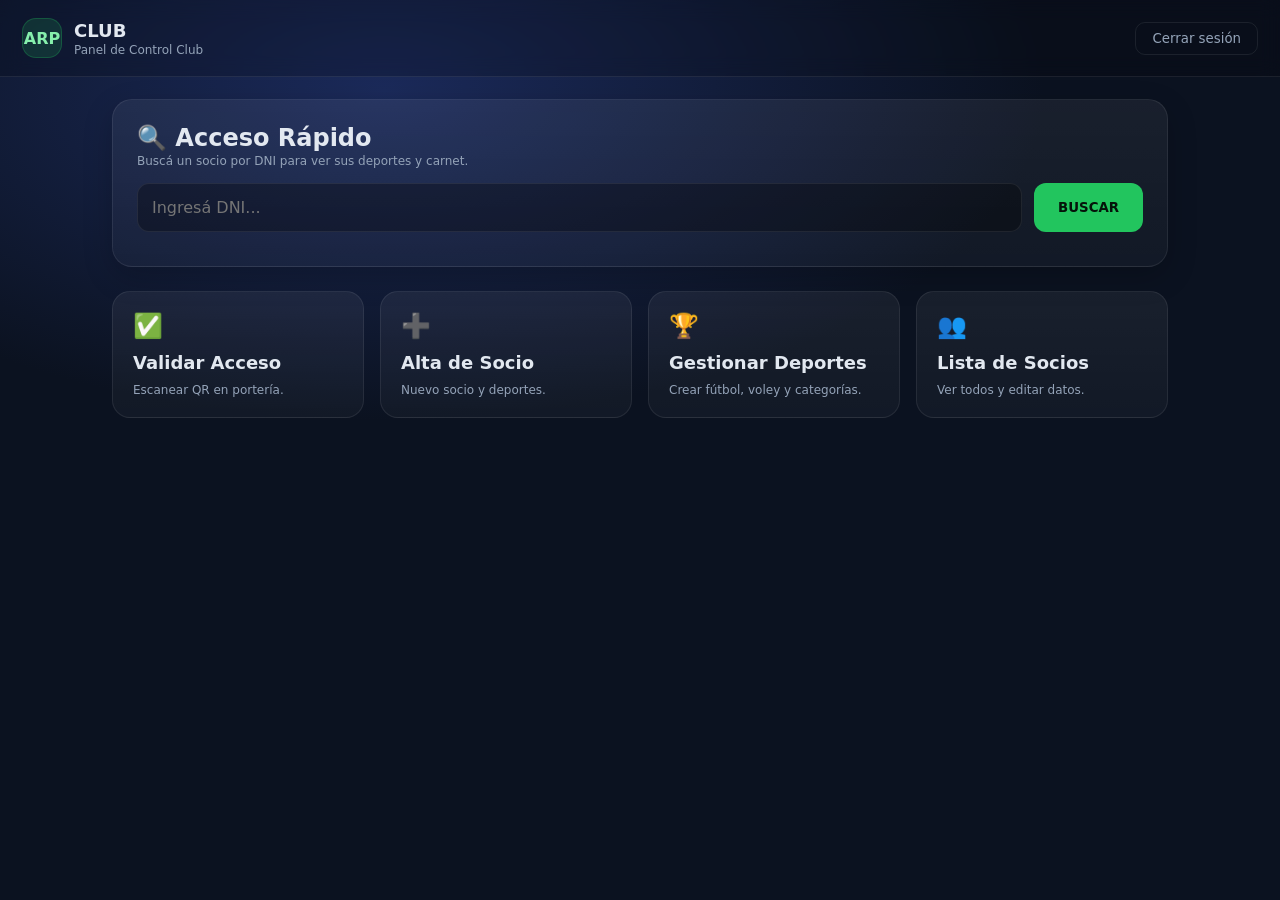
==== src/main/resources/static/index.html @ 0d45183f "Primer commit: Sistema de Pileta con QR y Carnet" ====
<!doctype html>
<html lang="es">
<head>
  <meta charset="utf-8" />
  <meta name="viewport" content="width=device-width,initial-scale=1" />
  <title>CLUB - Panel de Control</title>

  <style>
    :root {
      --bg: #0b1220;
      --muted: #94a3b8;
      --txt: #e2e8f0;
      --accent: #22c55e;
      --border: rgba(255,255,255,.08);
      --card-bg: linear-gradient(180deg, rgba(255,255,255,.06), rgba(255,255,255,.03));
    }
    * { box-sizing: border-box; font-family: system-ui, -apple-system, sans-serif; }
    body {
      margin: 0; min-height: 100vh; color: var(--txt);
      background: radial-gradient(1200px 600px at 30% 10%, #1b2a5a 0%, var(--bg) 55%);
    }
    header {
      display: flex; justify-content: space-between; align-items: center;
      padding: 18px 22px; border-bottom: 1px solid var(--border);
      background: rgba(0,0,0,.18); backdrop-filter: blur(10px);
      position: sticky; top: 0; z-index: 100;
    }
    .badge {
      width: 40px; height: 40px; border-radius: 14px;
      display: grid; place-items: center;
      background: rgba(34,197,94,.15); border: 1px solid rgba(34,197,94,.25);
      font-weight: 900; color: #86efac;
    }
    h1 { margin: 0; font-size: 18px; }
    .sub { margin: 2px 0 0; color: var(--muted); font-size: 12px; }

    main { padding: 22px; max-width: 1100px; margin: 0 auto; }

    .search-box {
      background: var(--card-bg); border: 1px solid var(--border);
      border-radius: 20px; padding: 24px; margin-bottom: 24px;
      box-shadow: 0 10px 30px rgba(0,0,0,0.2);
    }
    .search-row { display: flex; gap: 12px; margin-top: 15px; }
    input {
      flex: 1; padding: 14px; border-radius: 12px;
      border: 1px solid var(--border); background: rgba(0,0,0,0.3);
      color: white; font-size: 16px; outline: none;
    }
    input:focus { border-color: var(--accent); }
    
    .btn-search {
      padding: 0 24px; border-radius: 12px; border: 0;
      background: var(--accent); color: #05130a;
      font-weight: 800; cursor: pointer; transition: 0.2s;
    }
    .btn-search:hover { transform: translateY(-2px); opacity: 0.9; }

    #resultado {
      margin-top: 20px; padding: 20px; border-radius: 16px;
      background: rgba(34, 197, 94, 0.08); border: 1px solid rgba(34, 197, 94, 0.2);
      display: none; align-items: center; justify-content: space-between;
    }

    .grid { display: grid; grid-template-columns: repeat(auto-fit, minmax(240px, 1fr)); gap: 16px; }
    .card {
      background: var(--card-bg); border: 1px solid var(--border);
      border-radius: 18px; padding: 20px; cursor: pointer; transition: 0.2s;
      display: flex; flex-direction: column; gap: 8px;
    }
    .card:hover { border-color: rgba(34,197,94,.4); transform: translateY(-3px); }
    .card h2 { margin: 0; font-size: 18px; }
    .card .icon { font-size: 24px; margin-bottom: 4px; }

    .sport-badge {
      background: rgba(34, 197, 94, 0.2); color: #86efac;
      padding: 3px 10px; border-radius: 20px; font-size: 11px;
      font-weight: bold; border: 1px solid rgba(34, 197, 94, 0.3);
      margin-right: 5px; display: inline-block; margin-top: 5px;
    }

    .btn-logout { background: transparent; color: var(--muted); border: 1px solid var(--border); padding: 8px 16px; border-radius: 10px; cursor: pointer; }
    
    @media(max-width: 600px) { .search-row { flex-direction: column; } }
  </style>
</head>
<body>

<header>
  <div style="display:flex; align-items:center; gap:12px;">
    <div class="badge">ARP</div>
    <div>
      <h1>CLUB</h1>
      <div class="sub">Panel de Control Club</div>
    </div>
  </div>
  <button class="btn-logout" onclick="location.href='/login.html'">Cerrar sesión</button>
</header>

<main>
  <section class="search-box">
    <h2 style="margin:0">🔍 Acceso Rápido</h2>
    <p class="sub">Buscá un socio por DNI para ver sus deportes y carnet.</p>
    
    <div class="search-row">
      <input id="dniBuscar" type="text" placeholder="Ingresá DNI..." onkeypress="if(event.key==='Enter') buscarSocio()">
      <button class="btn-search" onclick="buscarSocio()">BUSCAR</button>
    </div>

    <div id="resultado">
      <div>
        <strong id="rNombre" style="font-size: 20px; color: var(--accent);"></strong><br>
        <span id="rInfo" class="sub" style="font-size: 14px;"></span>
        <div id="rDeportes" style="margin-top: 10px;"></div>
      </div>
      <button class="btn-search" style="padding: 12px 20px;" onclick="abrirCarnet()">VER CARNET</button>
    </div>
    <div id="msg" style="margin-top: 10px; font-size: 14px; color: #ef4444;"></div>
  </section>

  <div class="grid">
    <div class="card" onclick="location.href='/scan.html'">
      <div class="icon">✅</div>
      <h2>Validar Acceso</h2>
      <p class="sub">Escanear QR en portería.</p>
    </div>

    <div class="card" onclick="location.href='/alta-socio.html'">
      <div class="icon">➕</div>
      <h2>Alta de Socio</h2>
      <p class="sub">Nuevo socio y deportes.</p>
    </div>

    <div class="card" onclick="location.href='/admin-deportes.html'">
      <div class="icon">🏆</div>
      <h2>Gestionar Deportes</h2>
      <p class="sub">Crear fútbol, voley y categorías.</p>
    </div>

    <div class="card" onclick="location.href='/socios.html'">
      <div class="icon">👥</div>
      <h2>Lista de Socios</h2>
      <p class="sub">Ver todos y editar datos.</p>
    </div>
  </div>
</main>

<script>
let socioActual = null;

async function buscarSocio() {
  const q = document.getElementById("dniBuscar").value.trim();
  const msg = document.getElementById("msg");
  const resDiv = document.getElementById("resultado");
  const depDiv = document.getElementById("rDeportes");

  msg.textContent = "";
  resDiv.style.display = "none";
  depDiv.innerHTML = "";
  socioActual = null;
  
  if(!q) return;

  try {
    const r = await fetch(`/api/socios/buscar?q=${q}`);
    if (!r.ok) { msg.textContent = "Socio no encontrado."; return; }

    const socio = await r.json();

    if(socio && socio.id) {
      socioActual = socio;
      document.getElementById("rNombre").textContent = socio.nombre;
      document.getElementById("rInfo").textContent = `DNI: ${socio.dni} | ID: #${socio.id}`;
      
      // Mostrar deportes si tiene
      if(socio.deportes && socio.deportes.length > 0) {
        depDiv.innerHTML = socio.deportes.map(d => 
          `<span class="sport-badge">${d.nombre} (${d.categoria})</span>`
        ).join('');
      } else {
        depDiv.innerHTML = `<span class="sub">Sin deportes asignados</span>`;
      }

      resDiv.style.display = "flex";
    }
  } catch(e) {
    msg.textContent = "Error de conexión con el servidor.";
  }
}

function abrirCarnet() {
  if (socioActual) {
    window.location.href = "/carnet/socio/" + socioActual.id;
  }
}
</script>

</body>
</html>
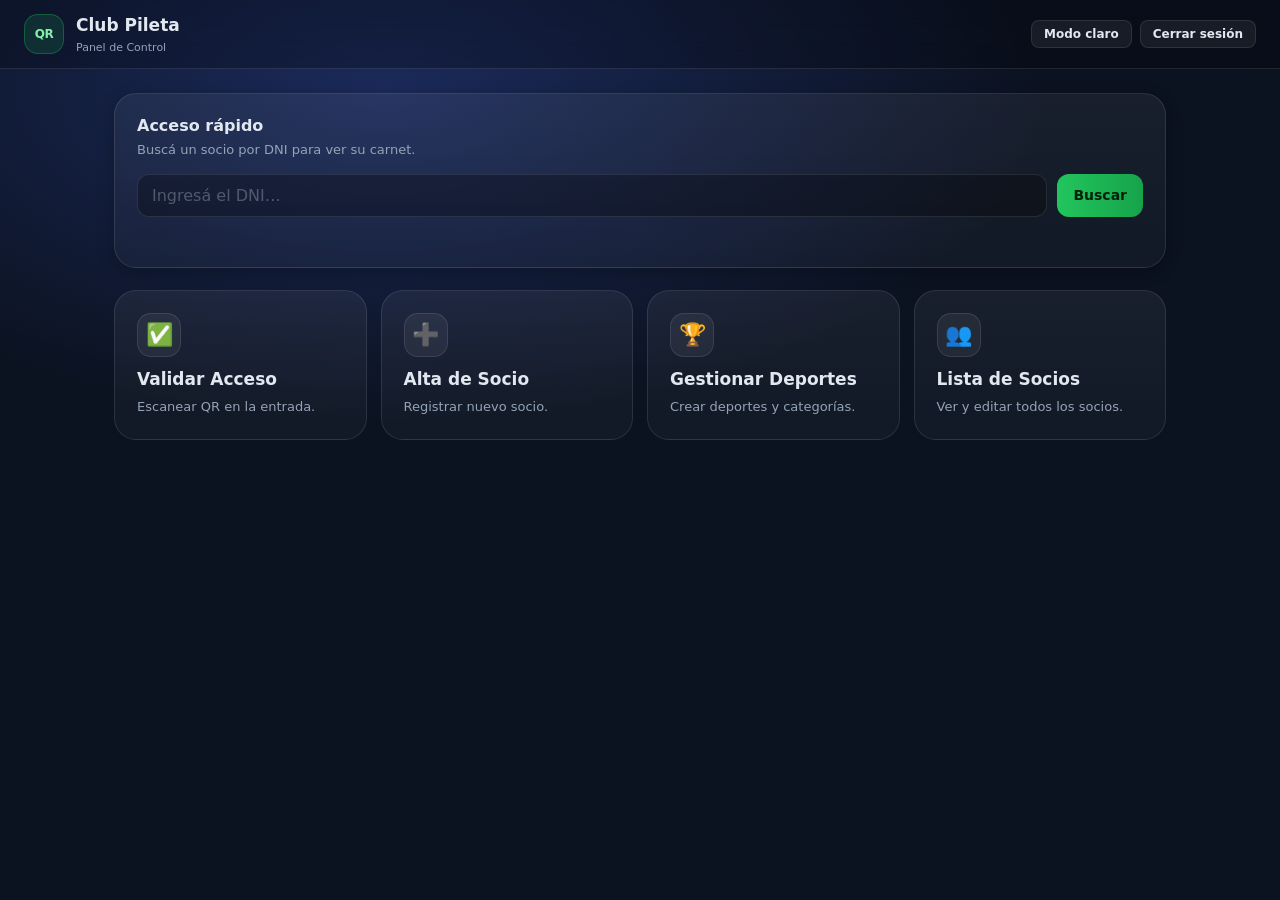
==== commit 4856f8b6: "Actualización: SecurityConfig, estilos, mejoras en controladores y vistas - Agrega SecurityConfig pa" ====
--- a/src/main/resources/static/index.html
+++ b/src/main/resources/static/index.html
@@ -3,197 +3,188 @@
 <head>
   <meta charset="utf-8" />
   <meta name="viewport" content="width=device-width,initial-scale=1" />
-  <title>CLUB - Panel de Control</title>
+  <title>Panel de Control — Club Pileta QR</title>
+  <script>(function(){document.documentElement.setAttribute('data-theme',localStorage.getItem('theme')||'dark');})()</script>
+  <link rel="stylesheet" href="styles.css" />
+  <style>
+    .quick-search {
+      background: var(--card-bg);
+      border: 1px solid var(--border);
+      border-radius: var(--r-xl);
+      padding: 22px;
+      margin-bottom: 22px;
+      box-shadow: var(--shadow-sm);
+    }
+    .quick-search h2 { margin: 0 0 4px; font-size: 16px; }
 
-  <style>
-    :root {
-      --bg: #0b1220;
-      --muted: #94a3b8;
-      --txt: #e2e8f0;
-      --accent: #22c55e;
-      --border: rgba(255,255,255,.08);
-      --card-bg: linear-gradient(180deg, rgba(255,255,255,.06), rgba(255,255,255,.03));
+    .search-row { display: flex; gap: 10px; margin-top: 14px; }
+    .search-row .form-input { flex: 1; font-size: 16px; }
+    @media (max-width: 480px) { .search-row { flex-direction: column; } }
+
+    /* Search result */
+    .search-result {
+      margin-top: 16px; padding: 16px; border-radius: var(--r-lg);
+      background: rgba(34,197,94,.07); border: 1px solid var(--accent-ring);
+      display: none; justify-content: space-between; align-items: flex-start; gap: 16px;
+      animation: _fadeUp .2s ease-out;
     }
-    * { box-sizing: border-box; font-family: system-ui, -apple-system, sans-serif; }
-    body {
-      margin: 0; min-height: 100vh; color: var(--txt);
-      background: radial-gradient(1200px 600px at 30% 10%, #1b2a5a 0%, var(--bg) 55%);
+    .search-result.visible { display: flex; }
+    .search-result-name { font-size: 19px; font-weight: 700; color: var(--accent-txt); }
+    .search-result-sub  { color: var(--txt-muted); font-size: 13px; margin-top: 3px; }
+    .search-result-sports { margin-top: 10px; display: flex; flex-wrap: wrap; gap: 6px; }
+
+    .search-msg { margin-top: 10px; font-size: 13px; color: var(--danger); min-height: 18px; }
+
+    /* Nav cards */
+    .nav-grid {
+      display: grid;
+      grid-template-columns: repeat(auto-fit, minmax(220px, 1fr));
+      gap: 14px;
     }
-    header {
-      display: flex; justify-content: space-between; align-items: center;
-      padding: 18px 22px; border-bottom: 1px solid var(--border);
-      background: rgba(0,0,0,.18); backdrop-filter: blur(10px);
-      position: sticky; top: 0; z-index: 100;
-    }
-    .badge {
-      width: 40px; height: 40px; border-radius: 14px;
-      display: grid; place-items: center;
-      background: rgba(34,197,94,.15); border: 1px solid rgba(34,197,94,.25);
-      font-weight: 900; color: #86efac;
-    }
-    h1 { margin: 0; font-size: 18px; }
-    .sub { margin: 2px 0 0; color: var(--muted); font-size: 12px; }
-
-    main { padding: 22px; max-width: 1100px; margin: 0 auto; }
-
-    .search-box {
+    .nav-card {
       background: var(--card-bg); border: 1px solid var(--border);
-      border-radius: 20px; padding: 24px; margin-bottom: 24px;
-      box-shadow: 0 10px 30px rgba(0,0,0,0.2);
-    }
-    .search-row { display: flex; gap: 12px; margin-top: 15px; }
-    input {
-      flex: 1; padding: 14px; border-radius: 12px;
-      border: 1px solid var(--border); background: rgba(0,0,0,0.3);
-      color: white; font-size: 16px; outline: none;
-    }
-    input:focus { border-color: var(--accent); }
-    
-    .btn-search {
-      padding: 0 24px; border-radius: 12px; border: 0;
-      background: var(--accent); color: #05130a;
-      font-weight: 800; cursor: pointer; transition: 0.2s;
-    }
-    .btn-search:hover { transform: translateY(-2px); opacity: 0.9; }
-
-    #resultado {
-      margin-top: 20px; padding: 20px; border-radius: 16px;
-      background: rgba(34, 197, 94, 0.08); border: 1px solid rgba(34, 197, 94, 0.2);
-      display: none; align-items: center; justify-content: space-between;
-    }
-
-    .grid { display: grid; grid-template-columns: repeat(auto-fit, minmax(240px, 1fr)); gap: 16px; }
-    .card {
-      background: var(--card-bg); border: 1px solid var(--border);
-      border-radius: 18px; padding: 20px; cursor: pointer; transition: 0.2s;
+      border-radius: var(--r-xl); padding: 22px;
+      cursor: pointer; text-decoration: none; color: var(--txt);
+      transition: border-color .2s, transform .18s, box-shadow .18s;
       display: flex; flex-direction: column; gap: 8px;
     }
-    .card:hover { border-color: rgba(34,197,94,.4); transform: translateY(-3px); }
-    .card h2 { margin: 0; font-size: 18px; }
-    .card .icon { font-size: 24px; margin-bottom: 4px; }
-
-    .sport-badge {
-      background: rgba(34, 197, 94, 0.2); color: #86efac;
-      padding: 3px 10px; border-radius: 20px; font-size: 11px;
-      font-weight: bold; border: 1px solid rgba(34, 197, 94, 0.3);
-      margin-right: 5px; display: inline-block; margin-top: 5px;
+    .nav-card:hover {
+      border-color: var(--accent-ring);
+      transform: translateY(-3px);
+      box-shadow: 0 12px 40px rgba(0,0,0,.3);
     }
-
-    .btn-logout { background: transparent; color: var(--muted); border: 1px solid var(--border); padding: 8px 16px; border-radius: 10px; cursor: pointer; }
-    
-    @media(max-width: 600px) { .search-row { flex-direction: column; } }
+    .nav-card:active { transform: translateY(-1px); }
+    .nav-card-icon {
+      width: 44px; height: 44px; border-radius: var(--r-md);
+      display: grid; place-items: center; font-size: 22px;
+      background: rgba(255,255,255,.06); border: 1px solid var(--border);
+      margin-bottom: 4px;
+    }
+    .nav-card h2 { margin: 0; font-size: 17px; }
+    .nav-card p  { margin: 0; color: var(--txt-muted); font-size: 13px; }
   </style>
 </head>
 <body>
 
-<header>
-  <div style="display:flex; align-items:center; gap:12px;">
-    <div class="badge">ARP</div>
+<header class="site-header">
+  <div class="header-brand">
+    <div class="logo-badge">QR</div>
     <div>
-      <h1>CLUB</h1>
-      <div class="sub">Panel de Control Club</div>
+      <div class="header-brand-title">Club Pileta</div>
+      <div class="header-brand-sub">Panel de Control</div>
     </div>
   </div>
-  <button class="btn-logout" onclick="location.href='/login.html'">Cerrar sesión</button>
+  <nav class="header-nav">
+    <button class="btn btn-sm" id="themeToggle" onclick="toggleTheme()">Modo claro</button>
+    <button class="btn btn-sm" onclick="logout()">Cerrar sesión</button>
+  </nav>
 </header>
 
-<main>
-  <section class="search-box">
-    <h2 style="margin:0">🔍 Acceso Rápido</h2>
-    <p class="sub">Buscá un socio por DNI para ver sus deportes y carnet.</p>
-    
+<main class="page-main">
+
+  <section class="quick-search">
+    <h2>Acceso rápido</h2>
+    <p class="text-muted text-sm">Buscá un socio por DNI para ver su carnet.</p>
+
     <div class="search-row">
-      <input id="dniBuscar" type="text" placeholder="Ingresá DNI..." onkeypress="if(event.key==='Enter') buscarSocio()">
-      <button class="btn-search" onclick="buscarSocio()">BUSCAR</button>
+      <input id="dniBuscar" class="form-input" type="text"
+             placeholder="Ingresá el DNI…" inputmode="numeric"
+             onkeypress="if(event.key==='Enter') buscarSocio()" />
+      <button class="btn btn-primary" id="btnBuscar" onclick="buscarSocio()">Buscar</button>
     </div>
 
-    <div id="resultado">
+    <div id="resultado" class="search-result">
       <div>
-        <strong id="rNombre" style="font-size: 20px; color: var(--accent);"></strong><br>
-        <span id="rInfo" class="sub" style="font-size: 14px;"></span>
-        <div id="rDeportes" style="margin-top: 10px;"></div>
+        <div id="rNombre" class="search-result-name"></div>
+        <div id="rInfo" class="search-result-sub"></div>
+        <div id="rDeportes" class="search-result-sports"></div>
       </div>
-      <button class="btn-search" style="padding: 12px 20px;" onclick="abrirCarnet()">VER CARNET</button>
+      <button class="btn btn-primary btn-sm" onclick="abrirCarnet()">Ver carnet →</button>
     </div>
-    <div id="msg" style="margin-top: 10px; font-size: 14px; color: #ef4444;"></div>
+
+    <div id="msg" class="search-msg"></div>
   </section>
 
-  <div class="grid">
-    <div class="card" onclick="location.href='/scan.html'">
-      <div class="icon">✅</div>
+  <div class="nav-grid">
+    <a href="/scan.html" class="nav-card">
+      <div class="nav-card-icon">✅</div>
       <h2>Validar Acceso</h2>
-      <p class="sub">Escanear QR en portería.</p>
-    </div>
+      <p>Escanear QR en la entrada.</p>
+    </a>
 
-    <div class="card" onclick="location.href='/alta-socio.html'">
-      <div class="icon">➕</div>
+    <a href="/alta-socio.html" class="nav-card">
+      <div class="nav-card-icon">➕</div>
       <h2>Alta de Socio</h2>
-      <p class="sub">Nuevo socio y deportes.</p>
-    </div>
+      <p>Registrar nuevo socio.</p>
+    </a>
 
-    <div class="card" onclick="location.href='/admin-deportes.html'">
-      <div class="icon">🏆</div>
+    <a href="/admin-deportes.html" class="nav-card">
+      <div class="nav-card-icon">🏆</div>
       <h2>Gestionar Deportes</h2>
-      <p class="sub">Crear fútbol, voley y categorías.</p>
-    </div>
+      <p>Crear deportes y categorías.</p>
+    </a>
 
-    <div class="card" onclick="location.href='/socios.html'">
-      <div class="icon">👥</div>
+    <a href="/socios.html" class="nav-card">
+      <div class="nav-card-icon">👥</div>
       <h2>Lista de Socios</h2>
-      <p class="sub">Ver todos y editar datos.</p>
-    </div>
+      <p>Ver y editar todos los socios.</p>
+    </a>
   </div>
+
 </main>
 
+<script src="auth.js"></script>
 <script>
+initTheme();
 let socioActual = null;
 
 async function buscarSocio() {
-  const q = document.getElementById("dniBuscar").value.trim();
-  const msg = document.getElementById("msg");
-  const resDiv = document.getElementById("resultado");
-  const depDiv = document.getElementById("rDeportes");
+  const q = document.getElementById('dniBuscar').value.trim();
+  const msg = document.getElementById('msg');
+  const resDiv = document.getElementById('resultado');
+  const depDiv = document.getElementById('rDeportes');
+  const btn = document.getElementById('btnBuscar');
 
-  msg.textContent = "";
-  resDiv.style.display = "none";
-  depDiv.innerHTML = "";
+  msg.textContent = '';
+  resDiv.classList.remove('visible');
+  depDiv.innerHTML = '';
   socioActual = null;
-  
-  if(!q) return;
+
+  if (!q) return;
+
+  btn.classList.add('is-loading');
+  btn.disabled = true;
 
   try {
-    const r = await fetch(`/api/socios/buscar?q=${q}`);
-    if (!r.ok) { msg.textContent = "Socio no encontrado."; return; }
+    const r = await fetch(`/api/socios/buscar?q=${encodeURIComponent(q)}`);
+    if (!r.ok) { msg.textContent = 'Socio no encontrado.'; return; }
 
     const socio = await r.json();
+    if (socio && socio.id) {
+      socioActual = socio;
+      document.getElementById('rNombre').textContent = socio.nombre;
+      document.getElementById('rInfo').textContent = `DNI: ${socio.dni}  ·  ID #${socio.id}`;
 
-    if(socio && socio.id) {
-      socioActual = socio;
-      document.getElementById("rNombre").textContent = socio.nombre;
-      document.getElementById("rInfo").textContent = `DNI: ${socio.dni} | ID: #${socio.id}`;
-      
-      // Mostrar deportes si tiene
-      if(socio.deportes && socio.deportes.length > 0) {
-        depDiv.innerHTML = socio.deportes.map(d => 
-          `<span class="sport-badge">${d.nombre} (${d.categoria})</span>`
-        ).join('');
+      if (socio.deportes && socio.deportes.length > 0) {
+        depDiv.innerHTML = socio.deportes
+          .map(d => `<span class="badge badge-green">${d.nombre} · ${d.categoria}</span>`)
+          .join('');
       } else {
-        depDiv.innerHTML = `<span class="sub">Sin deportes asignados</span>`;
+        depDiv.innerHTML = '<span class="text-muted text-sm">Sin deportes asignados</span>';
       }
-
-      resDiv.style.display = "flex";
+      resDiv.classList.add('visible');
     }
-  } catch(e) {
-    msg.textContent = "Error de conexión con el servidor.";
+  } catch (e) {
+    msg.textContent = 'Error de conexión con el servidor.';
+  } finally {
+    btn.classList.remove('is-loading');
+    btn.disabled = false;
   }
 }
 
 function abrirCarnet() {
-  if (socioActual) {
-    window.location.href = "/carnet/socio/" + socioActual.id;
-  }
+  if (socioActual) window.location.href = '/carnet/socio/' + socioActual.id;
 }
 </script>
-
 </body>
-</html>+</html>
--- a/src/main/resources/static/styles.css
+++ b/src/main/resources/static/styles.css
@@ -0,0 +1,344 @@
+/* ============================================================
+   styles.css — Design System · Club Pileta QR
+   ============================================================ */
+
+:root {
+  --bg:           #0b1220;
+  --txt:          #e2e8f0;
+  --txt-muted:    #94a3b8;
+  --accent:       #22c55e;
+  --accent-h:     #16a34a;
+  --accent-dim:   rgba(34,197,94,.14);
+  --accent-ring:  rgba(34,197,94,.30);
+  --accent-txt:   #86efac;
+  --danger:       #ef4444;
+  --danger-dim:   rgba(239,68,68,.09);
+  --danger-ring:  rgba(239,68,68,.32);
+  --danger-txt:   #fecaca;
+  --border:       rgba(255,255,255,.10);
+  --border-h:     rgba(255,255,255,.20);
+  --card-bg:      linear-gradient(180deg,rgba(255,255,255,.06),rgba(255,255,255,.03));
+  --input-bg:     rgba(0,0,0,.28);
+  --shadow:       0 20px 60px rgba(0,0,0,.35);
+  --shadow-sm:    0 4px 16px rgba(0,0,0,.25);
+  --dialog-bg:    #111c36;
+  --r-sm:  8px;
+  --r:     12px;
+  --r-md:  14px;
+  --r-lg:  18px;
+  --r-xl:  22px;
+  --p: 24px;
+}
+
+/* ─── Light mode ──────────────────── */
+[data-theme="light"] {
+  --bg:           #f1f5f9;
+  --txt:          #0f172a;
+  --txt-muted:    #64748b;
+  --accent:       #16a34a;
+  --accent-h:     #15803d;
+  --accent-dim:   rgba(22,163,74,.12);
+  --accent-ring:  rgba(22,163,74,.35);
+  --accent-txt:   #166534;
+  --danger:       #dc2626;
+  --danger-dim:   rgba(220,38,38,.08);
+  --danger-ring:  rgba(220,38,38,.30);
+  --danger-txt:   #991b1b;
+  --border:       rgba(0,0,0,.10);
+  --border-h:     rgba(0,0,0,.22);
+  --card-bg:      linear-gradient(180deg,#ffffff,#f8fafc);
+  --input-bg:     #ffffff;
+  --shadow:       0 20px 60px rgba(0,0,0,.10);
+  --shadow-sm:    0 4px 16px rgba(0,0,0,.07);
+  --dialog-bg:    #ffffff;
+}
+
+[data-theme="light"] body {
+  background: radial-gradient(1200px 600px at 30% 10%, #dbeafe 0%, var(--bg) 55%);
+}
+[data-theme="light"] .site-header {
+  background: rgba(255,255,255,.85);
+}
+[data-theme="light"] .btn {
+  background: rgba(0,0,0,.05);
+}
+[data-theme="light"] .btn:hover {
+  background: rgba(0,0,0,.10);
+}
+[data-theme="light"] .data-table th {
+  background: rgba(0,0,0,.04);
+}
+[data-theme="light"] .data-table tbody tr:hover {
+  background: rgba(0,0,0,.02);
+}
+[data-theme="light"] .card-foot {
+  background: rgba(0,0,0,.03);
+}
+[data-theme="light"] .form-field {
+  background: rgba(0,0,0,.03);
+}
+[data-theme="light"] .skeleton {
+  background: linear-gradient(90deg,
+    rgba(0,0,0,.06) 25%, rgba(0,0,0,.11) 50%, rgba(0,0,0,.06) 75%);
+  background-size: 200% 100%;
+}
+[data-theme="light"] .toast-item {
+  background: rgba(255,255,255,.97);
+  color: var(--txt);
+}
+[data-theme="light"] .toast-ok  { color: #166534; }
+[data-theme="light"] .toast-err { color: #991b1b; }
+[data-theme="light"] .alert-ok  { color: #166534; }
+[data-theme="light"] .alert-err { color: #991b1b; }
+[data-theme="light"] .btn-danger { color: #991b1b; }
+[data-theme="light"] .tab { background: rgba(0,0,0,.04); }
+[data-theme="light"] .nav-card-icon { background: rgba(0,0,0,.05); }
+[data-theme="light"] .nav-card:hover { box-shadow: 0 12px 40px rgba(0,0,0,.12); }
+[data-theme="light"] .sport-option { background: rgba(0,0,0,.03); }
+[data-theme="light"] .countdown-bar-bg { background: rgba(0,0,0,.08); }
+[data-theme="light"] .status-bar { background: rgba(0,0,0,.04); }
+
+/* ─── Reset ─────────────────────────── */
+*, *::before, *::after { box-sizing: border-box; }
+body {
+  margin: 0; padding: 0; min-height: 100vh;
+  color: var(--txt);
+  background: radial-gradient(1200px 600px at 30% 10%, #1b2a5a 0%, var(--bg) 55%);
+  font-family: system-ui, -apple-system, 'Segoe UI', Roboto, Arial, sans-serif;
+  font-size: 15px; line-height: 1.55;
+  -webkit-font-smoothing: antialiased;
+}
+h1,h2,h3 { line-height: 1.2; }
+a { color: inherit; }
+p { margin: 0; }
+
+/* ─── Header ──────────────────────── */
+.site-header {
+  display: flex; justify-content: space-between; align-items: center;
+  padding: 12px var(--p);
+  border-bottom: 1px solid var(--border);
+  background: rgba(0,0,0,.22);
+  backdrop-filter: blur(14px);
+  -webkit-backdrop-filter: blur(14px);
+  position: sticky; top: 0; z-index: 100;
+}
+.header-brand { display: flex; align-items: center; gap: 12px; text-decoration: none; }
+.header-brand-title { margin: 0; font-size: 17px; font-weight: 700; color: var(--txt); }
+.header-brand-sub { color: var(--txt-muted); font-size: 11px; margin-top: 1px; }
+.header-nav { display: flex; gap: 8px; align-items: center; }
+
+/* ─── Logo Badge ──────────────────── */
+.logo-badge {
+  width: 40px; height: 40px; border-radius: var(--r-md); flex-shrink: 0;
+  display: grid; place-items: center;
+  background: var(--accent-dim); border: 1px solid var(--accent-ring);
+  font-weight: 900; font-size: 12px; color: var(--accent-txt);
+  letter-spacing: -.5px; user-select: none;
+}
+
+/* ─── Page container ──────────────── */
+.page-main { padding: var(--p); max-width: 1100px; margin: 0 auto; }
+
+/* ─── Buttons ─────────────────────── */
+.btn {
+  display: inline-flex; align-items: center; justify-content: center; gap: 6px;
+  padding: 10px 16px; border-radius: var(--r);
+  border: 1px solid var(--border); background: rgba(255,255,255,.06);
+  color: var(--txt); font-size: 14px; font-weight: 600;
+  cursor: pointer; text-decoration: none;
+  transition: background .15s, border-color .15s, transform .1s, opacity .15s;
+  white-space: nowrap; user-select: none;
+  font-family: inherit;
+}
+.btn:hover { background: rgba(255,255,255,.12); border-color: var(--border-h); }
+.btn:active { transform: scale(.97); }
+.btn:disabled { opacity: .45; cursor: not-allowed; transform: none !important; pointer-events: none; }
+
+.btn-primary {
+  background: linear-gradient(90deg, var(--accent), var(--accent-h));
+  color: #032108; border: none; font-weight: 700;
+}
+.btn-primary:hover { opacity: .9; background: linear-gradient(90deg, var(--accent), var(--accent-h)); border: none; }
+
+.btn-danger { background: rgba(239,68,68,.10); border-color: var(--danger-ring); color: #fca5a5; }
+.btn-danger:hover { background: rgba(239,68,68,.18); }
+
+.btn-sm { padding: 6px 12px; font-size: 12px; border-radius: var(--r-sm); }
+.btn-lg { padding: 14px 20px; font-size: 16px; border-radius: var(--r-md); }
+.btn-full { width: 100%; }
+
+/* Loading spinner inside button */
+.btn.is-loading { pointer-events: none; opacity: .75; }
+.btn.is-loading::after {
+  content: '';
+  width: 14px; height: 14px; flex-shrink: 0;
+  border: 2px solid currentColor; border-top-color: transparent;
+  border-radius: 50%; animation: _spin .6s linear infinite;
+}
+@keyframes _spin { to { transform: rotate(360deg); } }
+
+/* ─── Cards ───────────────────────── */
+.card {
+  background: var(--card-bg);
+  border: 1px solid var(--border);
+  border-radius: var(--r-xl);
+  box-shadow: var(--shadow);
+}
+.card-body  { padding: 20px; }
+.card-head  { padding: 18px 20px 0; }
+.card-head h2 { margin: 0; font-size: 17px; }
+.card-head p  { margin: 6px 0 0; color: var(--txt-muted); font-size: 13px; }
+.card-foot {
+  padding: 14px 20px; border-top: 1px solid var(--border);
+  background: rgba(0,0,0,.10);
+  display: flex; gap: 8px; justify-content: flex-end; align-items: center;
+  flex-wrap: wrap;
+}
+
+/* ─── Form elements ───────────────── */
+.form-group { display: grid; gap: 6px; }
+.form-label {
+  color: var(--txt-muted); font-size: 11px; font-weight: 700;
+  text-transform: uppercase; letter-spacing: .05em;
+}
+.form-field {
+  background: rgba(0,0,0,.18); border: 1px solid var(--border);
+  border-radius: var(--r-lg); padding: 14px 16px; display: grid; gap: 6px;
+}
+.form-input {
+  width: 100%; padding: 11px 14px;
+  border-radius: var(--r); border: 1px solid var(--border);
+  background: var(--input-bg); color: var(--txt);
+  font-size: 15px; outline: none; font-family: inherit;
+  transition: border-color .15s, box-shadow .15s;
+}
+.form-input::placeholder { color: rgba(148,163,184,.45); }
+.form-input:focus {
+  border-color: var(--accent-ring);
+  box-shadow: 0 0 0 3px rgba(34,197,94,.10);
+}
+.form-input.is-error { border-color: var(--danger-ring); }
+.form-input.is-error:focus { box-shadow: 0 0 0 3px rgba(239,68,68,.10); }
+
+.form-select {
+  width: 100%; padding: 11px 36px 11px 14px;
+  border-radius: var(--r); border: 1px solid var(--border);
+  background: var(--input-bg)
+    url("data:image/svg+xml,%3Csvg xmlns='http://www.w3.org/2000/svg' width='14' height='14' viewBox='0 0 24 24' fill='none' stroke='%2394a3b8' stroke-width='2'%3E%3Cpolyline points='6 9 12 15 18 9'%3E%3C/polyline%3E%3C/svg%3E")
+    no-repeat right 12px center;
+  color: var(--txt); font-size: 15px; outline: none; cursor: pointer;
+  appearance: none; -webkit-appearance: none; font-family: inherit;
+  transition: border-color .15s;
+}
+.form-select:focus { border-color: var(--accent-ring); box-shadow: 0 0 0 3px rgba(34,197,94,.10); outline: none; }
+
+/* ─── Alerts / Status ─────────────── */
+.alert {
+  padding: 12px 16px; border-radius: var(--r);
+  border: 1px solid var(--border); font-size: 13px;
+  display: flex; align-items: flex-start; gap: 10px;
+}
+.alert-ok  { background: rgba(34,197,94,.07); border-color: var(--accent-ring); color: #bbf7d0; }
+.alert-err { background: var(--danger-dim); border-color: var(--danger-ring); color: #fecaca; }
+.alert-info{ background: rgba(148,163,184,.07); color: var(--txt-muted); }
+
+/* ─── Badges ──────────────────────── */
+.badge {
+  display: inline-flex; align-items: center; gap: 4px;
+  padding: 3px 10px; border-radius: 20px;
+  font-size: 11px; font-weight: 600; white-space: nowrap;
+}
+.badge-green { background: rgba(34,197,94,.12); color: var(--accent-txt); border: 1px solid rgba(34,197,94,.25); }
+.badge-muted { background: rgba(255,255,255,.07); color: var(--txt-muted); border: 1px solid var(--border); }
+
+/* ─── Table ───────────────────────── */
+.table-wrap { overflow-x: auto; }
+.data-table { width: 100%; border-collapse: collapse; }
+.data-table th {
+  text-align: left; padding: 11px 16px;
+  background: rgba(0,0,0,.18); color: var(--txt-muted);
+  font-size: 11px; font-weight: 700; text-transform: uppercase; letter-spacing: .05em;
+  white-space: nowrap;
+}
+.data-table td { padding: 13px 16px; border-bottom: 1px solid var(--border); font-size: 14px; }
+.data-table tbody tr:hover { background: rgba(255,255,255,.02); }
+.data-table tbody tr:last-child td { border-bottom: none; }
+
+/* ─── Empty state ─────────────────── */
+.empty-state { padding: 60px 24px; text-align: center; color: var(--txt-muted); }
+.empty-icon  { font-size: 44px; margin-bottom: 16px; opacity: .45; display: block; }
+.empty-title { font-size: 17px; font-weight: 600; color: var(--txt); margin: 0 0 6px; }
+.empty-desc  { font-size: 14px; margin: 0; }
+
+/* ─── Skeleton ────────────────────── */
+.skeleton {
+  display: block; border-radius: 6px;
+  background: linear-gradient(90deg,
+    rgba(255,255,255,.04) 25%, rgba(255,255,255,.08) 50%, rgba(255,255,255,.04) 75%);
+  background-size: 200% 100%;
+  animation: _shimmer 1.5s infinite;
+}
+@keyframes _shimmer { from { background-position: 200% 0; } to { background-position: -200% 0; } }
+
+/* ─── Toast ───────────────────────── */
+#toast-root {
+  position: fixed; bottom: 24px; right: 24px;
+  z-index: 9999; display: flex; flex-direction: column-reverse; gap: 10px;
+  pointer-events: none; max-width: 360px; width: calc(100vw - 48px);
+}
+.toast-item {
+  pointer-events: all;
+  display: flex; align-items: flex-start; gap: 10px;
+  padding: 13px 16px; border-radius: var(--r-md);
+  border: 1px solid var(--border);
+  background: rgba(11,18,36,.96);
+  backdrop-filter: blur(18px); -webkit-backdrop-filter: blur(18px);
+  font-size: 14px; box-shadow: var(--shadow);
+  animation: _toastIn .22s ease-out both;
+}
+.toast-ok  { border-color: var(--accent-ring); color: #bbf7d0; }
+.toast-err { border-color: var(--danger-ring); color: #fecaca; }
+.toast-info{ color: var(--txt-muted); }
+.toast-fade { animation: _toastOut .2s ease-in both; }
+@keyframes _toastIn  { from { opacity:0; transform:translateY(12px); } to { opacity:1; transform:translateY(0); } }
+@keyframes _toastOut { from { opacity:1; transform:translateY(0); } to { opacity:0; transform:translateY(-8px); } }
+
+/* ─── Animations ──────────────────── */
+@keyframes _fadeUp {
+  from { opacity:0; transform:translateY(16px); }
+  to   { opacity:1; transform:translateY(0); }
+}
+.fade-up { animation: _fadeUp .3s ease-out both; }
+
+@keyframes _pulseGreen {
+  0%   { box-shadow: 0 0 0 0 rgba(34,197,94,.5); }
+  70%  { box-shadow: 0 0 0 18px rgba(34,197,94,0); }
+  100% { box-shadow: 0 0 0 0 rgba(34,197,94,0); }
+}
+@keyframes _pulseRed {
+  0%   { box-shadow: 0 0 0 0 rgba(239,68,68,.5); }
+  70%  { box-shadow: 0 0 0 18px rgba(239,68,68,0); }
+  100% { box-shadow: 0 0 0 0 rgba(239,68,68,0); }
+}
+.pulse-green { animation: _pulseGreen .5s ease-out; }
+.pulse-red   { animation: _pulseRed .5s ease-out; }
+
+/* ─── Utility ─────────────────────── */
+.text-muted { color: var(--txt-muted); }
+.text-sm    { font-size: 13px; }
+.text-xs    { font-size: 11px; }
+.text-accent{ color: var(--accent-txt); }
+.fw-bold    { font-weight: 700; }
+.mt-sm      { margin-top: 8px; }
+.mt         { margin-top: 16px; }
+.mt-lg      { margin-top: 24px; }
+.d-none     { display: none !important; }
+.d-flex     { display: flex; }
+.gap-sm     { gap: 8px; }
+.gap        { gap: 12px; }
+
+/* ─── Responsive ──────────────────── */
+@media (max-width: 600px) {
+  :root { --p: 16px; }
+  .site-header { padding: 12px 16px; }
+}
